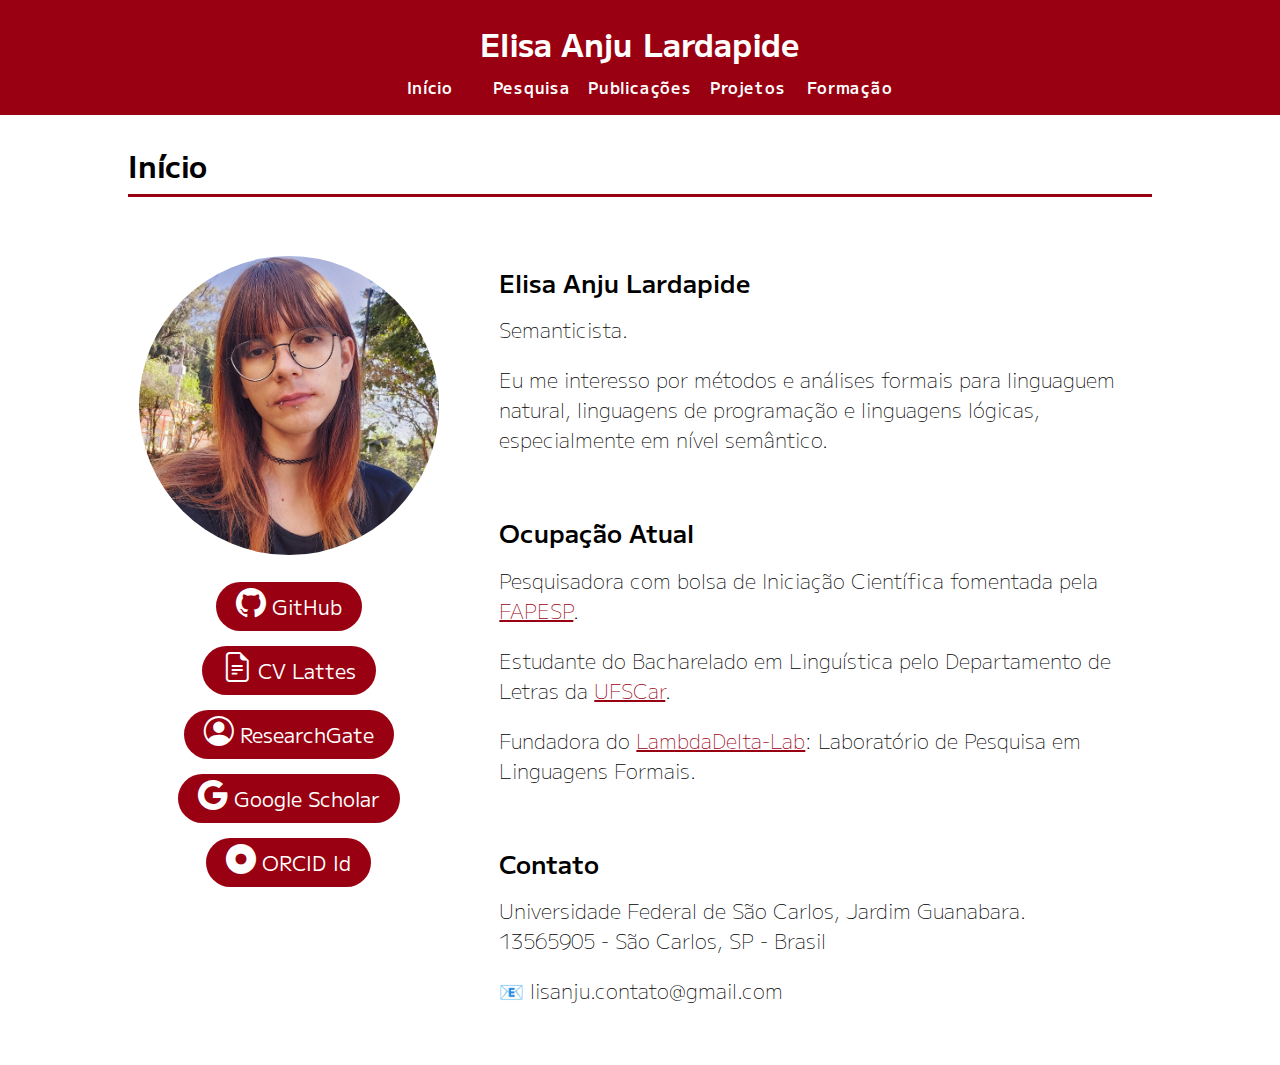
==== index.html @ 3084720e "Update index.html" ====
<!DOCTYPE HTML>
<html lang="pt-BR">
<head>
    <meta charset="UTF-8">
    <script src="https://ajax.aspnetcdn.com/ajax/jQuery/jquery-3.1.0.min.js"></script>
    <script type="text/javascript" src="./script.js"></script>
    <link rel="stylesheet" href="https://cdn.jsdelivr.net/npm/bootstrap-icons@1.8.0/font/bootstrap-icons.css">
    <link href="./style.css" rel="stylesheet" type="text/css">
    <title>Elisa Anju Lardapide</title>
    <link rel="icon" type="image/jpeg" href="imgs/favicon.jpeg"/>
</head>
<body>
    <div id="cabecalho">
        <header>
            <h1>Elisa Anju Lardapide</h1>
        </header>
        <nav>
            <ul>
                <li><a href="index.html">Início</a></li>
                <li><a href="pesquisa.html">Pesquisa</a></li>
                <li><a href="publicacoes.html">Publicações</a></li>
                <li><a href="projetos.html">Projetos</a></li>
                <li><a href="formacao.html">Formação</a></li>
            </ul>
        </nav>
        <main>
            <section id="inicio">
                <h1>Início</h1>
                <hr>
                <div id="Info">
                    <div class="card-img">
                        <img src="imgs/profile.jpeg">
                        <br>
                        <div class="accounts">
                            <a href="https://github.com/Lisanju" target="_blank" rel="noopener noreferrer">
                            <i class="bi bi-github"></i>
                            GitHub
                            </a>
                        </div>
                        <div class="accounts">
                            <a href="http://lattes.cnpq.br/0674551249513442" target="_blank" rel="noopener noreferrer">
                            <i class ="bi bi-file-earmark-text"></i>
                            CV Lattes
                            </a>
                        </div>
                        <div class="accounts">
                            <a href="https://www.researchgate.net/profile/Elisa-Anju-Rodrigues" target="_blank" rel="noopener noreferrer">
                            <i class ="bi bi-person-circle"></i>
                            ResearchGate
                            </a>
                        </div>
                        <div class="accounts">
                            <a href="https://scholar.google.com/citations?user=RRVBdTcAAAAJ&hl=pt-BR" target="_blank" rel="noopener noreferrer">
                            <i class ="bi bi-google"></i>
                            Google Scholar
                            </a>
                        </div>
                        <div class="accounts">
                            <a href="https://orcid.org/0000-0002-4817-5884" target="_blank" rel="noopener noreferrer">
                            <i class ="bi bi-record-circle-fill"></i>
                            ORCID Id
                            </a>
                        </div>
                    </div>
                    <div class="card-text">
                        <article>
                            <br>
                            <h2>Elisa Anju Lardapide</h2>
                            <p>Semanticista.</p>
                            <p>Eu me interesso por métodos e análises formais para linguaguem natural, linguagens de programação e linguagens lógicas, especialmente em nível semântico.</p>
                            <br>
                            <h2>Ocupação Atual</h2>
                            <p>
                                Pesquisadora com bolsa de Iniciação Científica fomentada pela <a href=https://bv.fapesp.br/pt/pesquisador/726358/elisa-anju-britto-alves-rodrigues/ target="_blank" rel="noopener noreferrer">FAPESP</a>.
                            </p>
                            <p>
                                Estudante do Bacharelado em Linguística pelo Departamento de Letras da <a href=https://www.ufscar.br target="_blank" rel="noopener noreferrer">UFSCar</a>.
                            </p>
                            <p> Fundadora do <a href=https://github.com/LambdaDelta-Lab target="_blank" rel="noopener noreferrer">LambdaDelta-Lab</a>: Laboratório de Pesquisa em Linguagens Formais.
                            </p>
                            <br>
                            <h2>Contato</h2>
                            <p>
                                Universidade Federal de São Carlos, Jardim Guanabara. 13565905 - São Carlos, SP - Brasil
                            </p>
                            <p>
                                📧 lisanju.contato@gmail.com
                            </p>
                        </article>
                    </div>
                </div>
            </section>
        </main>
    </div>
</body>
</html>
---- style.css ----
@import url('https://fonts.googleapis.com/css2?family=M+PLUS+1:wght@300;700&family=M+PLUS+2:wght@900&display=swap');

body {
	margin: 0;
	padding: 0;
	font-family: 'M PLUS 1', sans-serif;
	animation: fadeIn 2s ease 0s 1 normal;
	-webkit-animation: fadeIn 2s ease 0s 1 normal;
}

body a {
	color: #990011;
	;
}

#cabecalho {
	max-width: 100%;
	text-align: center;
	margin: 0 auto;
}

header {
	width: 100%;
	height: 70px;
	margin-top: 0;
	background-color: #990011;
	color: white;
	font-family: 'M PLUS 2', san;
	text-align: center;
	position: fixed;
	top: 0;
	left: 0;
	right: 0;
	z-index: 2;
}

header h1 {
	margin-top: 20px;
	font-size: xx-large;
	font-weight: 700;
	letter-spacing: 0.1px;
}

nav {
	z-index: 1;
	position: fixed;
	width: 100%;
	height: 50px;
	padding-top: 60px;
	padding-bottom: 5px;
	background-color: #990011;
}

nav ul {
	padding: 0 30%;
	display: flex;
	list-style: none;
	gap: 10px;
}

nav ul li {
	width: 50%;
	text-align: center;
	height: 60px;
	line-height: 20px;
}

nav ul li a {
	text-decoration: none;
	color: white;
	font-weight: 600;
	line-height: 1.4;
	letter-spacing: .05em;
	-webkit-transition: all 0.3s ease;
	-moz-transition: all 0.3s ease;
	-o-transition: all 0.3s ease;
	transition: all 0.3s ease;
}

nav ul li a:hover {
	font-size: 120%;
}

footer {
	background-color: #990011;
	height: 40px;
	text-align: center;
}

footer p {
	padding-top: 10px;
	color: white;
}

main {
	padding-top: 100px;
	margin: 0 auto;
	color: black;
	background-color: white;
}

article h2 {
	color: black;
}

section {
	padding: 3% 10%;
	text-align: left;
	margin: 0;
}

section:nth-child(even) {
	background-color: #fff9f8;
}

section {
	padding: 3% 10%;
	text-align: left;
	margin: 0;
}

section h1 {
	line-height: 0.5;
	text-align: left;
	font-size: 30px;
}

section hr {
	margin-left: 0px;
	height: 1px;
	border: none;
	border-top: 3px #990011 solid;
}

section h2 {
	line-height: 1.0;
	font-size: 25px;
	font-weight: 600;
}

section p {
	line-height: 1.5;
	font-size: 20px;
	font-weight: 200;
}

section li {
	font-size: 20px;
}

article {
	padding-top: 3%;
	padding-left: 20px;
}

#Info {
	display: flex;
	width: 100%;
}

#Info>* {
	display: inline-block;
	vertical-align: top;
	padding-right: 30px;
}

#Info img {
	margin-top: 50px;
	margin-right: auto;
	width: 300px;
	border-radius: 50%;
}

.accounts {
	display: inline-block;
	margin-top: 20px;
	font-size: 20px;
}

.accounts i {
	font-size: 30px;
}

.accounts a {
	text-decoration: none;
	color: white;
	background-color: #990011;
	padding: 10px 20px 10px 20px;
	border-radius: 40px;
}

.accounts a:hover {
	opacity: 0.5;
}

.card-img {
	width: 50%;
	height: 50%;
	text-align: center;
}

.card-text {
	width: 100%;
}
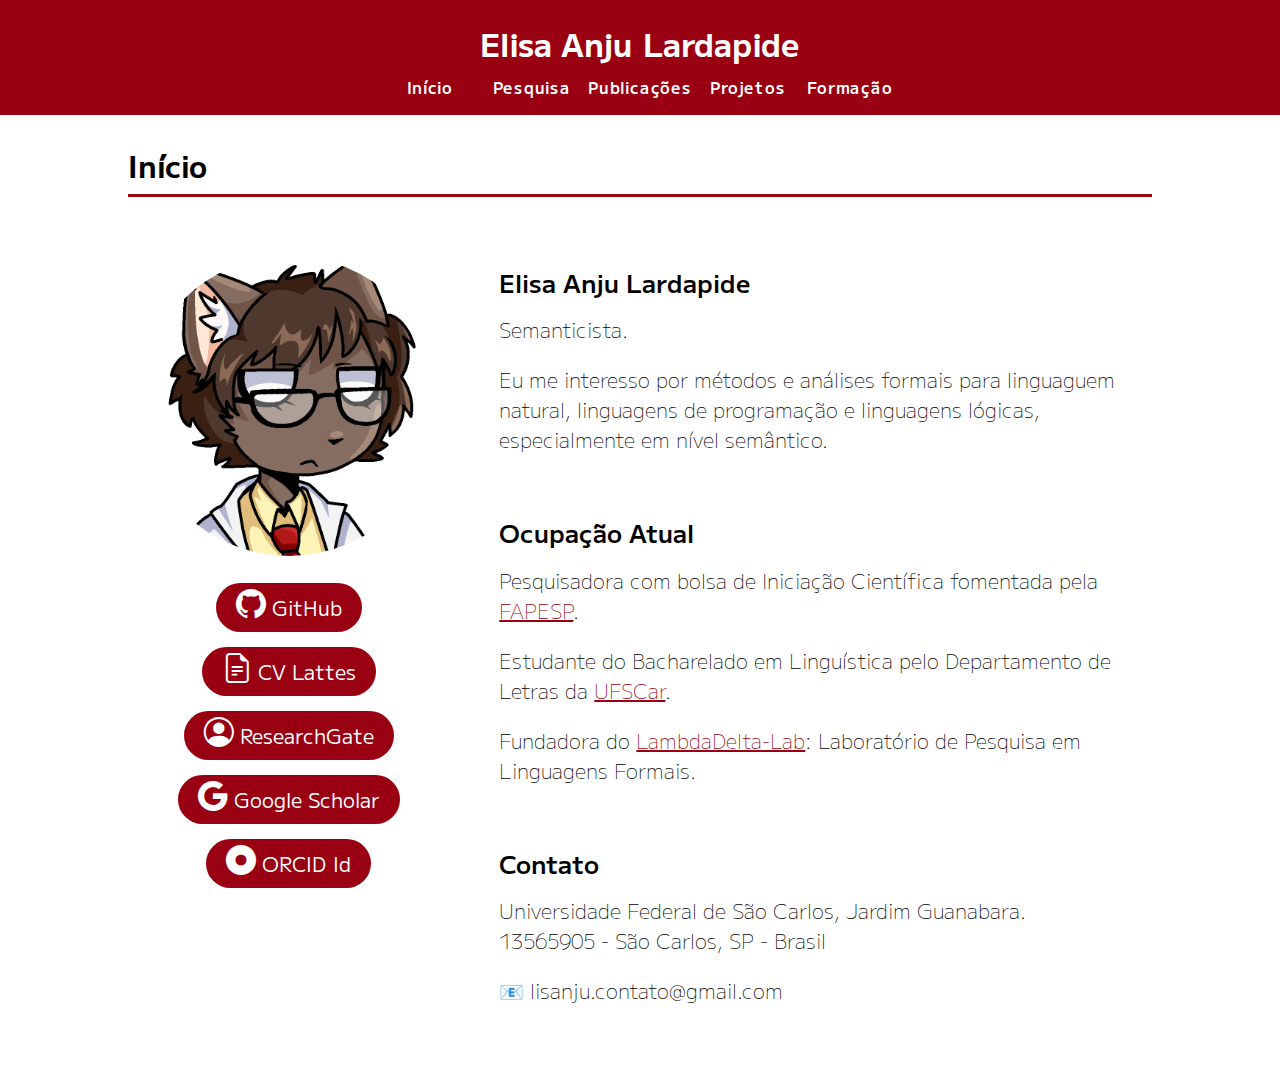
==== commit 4adee35f: "Update index.html" ====
--- a/index.html
+++ b/index.html
@@ -29,7 +29,7 @@
                 <hr>
                 <div id="Info">
                     <div class="card-img">
-                        <img src="imgs/profile.jpeg">
+                        <img src="imgs/profile3.png">
                         <br>
                         <div class="accounts">
                             <a href="https://github.com/Lisanju" target="_blank" rel="noopener noreferrer">
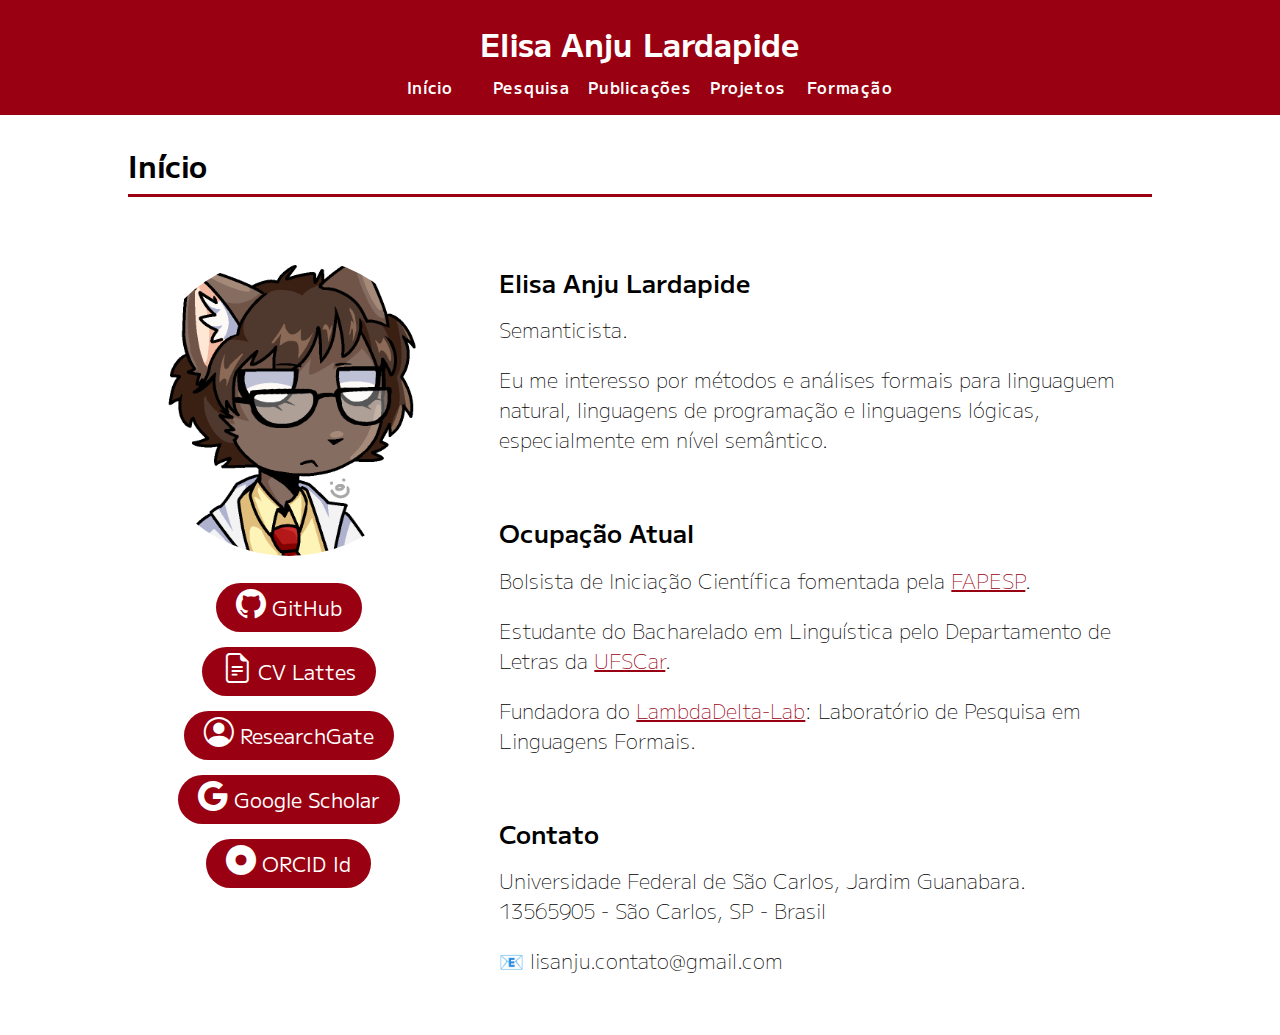
==== commit b996613f: "Update index.html" ====
--- a/index.html
+++ b/index.html
@@ -29,7 +29,7 @@
                 <hr>
                 <div id="Info">
                     <div class="card-img">
-                        <img src="imgs/profile3.png">
+                        <img src="imgs/profile4.png">
                         <br>
                         <div class="accounts">
                             <a href="https://github.com/Lisanju" target="_blank" rel="noopener noreferrer">
@@ -71,7 +71,7 @@
                             <br>
                             <h2>Ocupação Atual</h2>
                             <p>
-                                Pesquisadora com bolsa de Iniciação Científica fomentada pela <a href=https://bv.fapesp.br/pt/pesquisador/726358/elisa-anju-britto-alves-rodrigues/ target="_blank" rel="noopener noreferrer">FAPESP</a>.
+                                Bolsista de Iniciação Científica fomentada pela <a href=https://bv.fapesp.br/pt/pesquisador/726358/elisa-anju-britto-alves-rodrigues/ target="_blank" rel="noopener noreferrer">FAPESP</a>.
                             </p>
                             <p>
                                 Estudante do Bacharelado em Linguística pelo Departamento de Letras da <a href=https://www.ufscar.br target="_blank" rel="noopener noreferrer">UFSCar</a>.
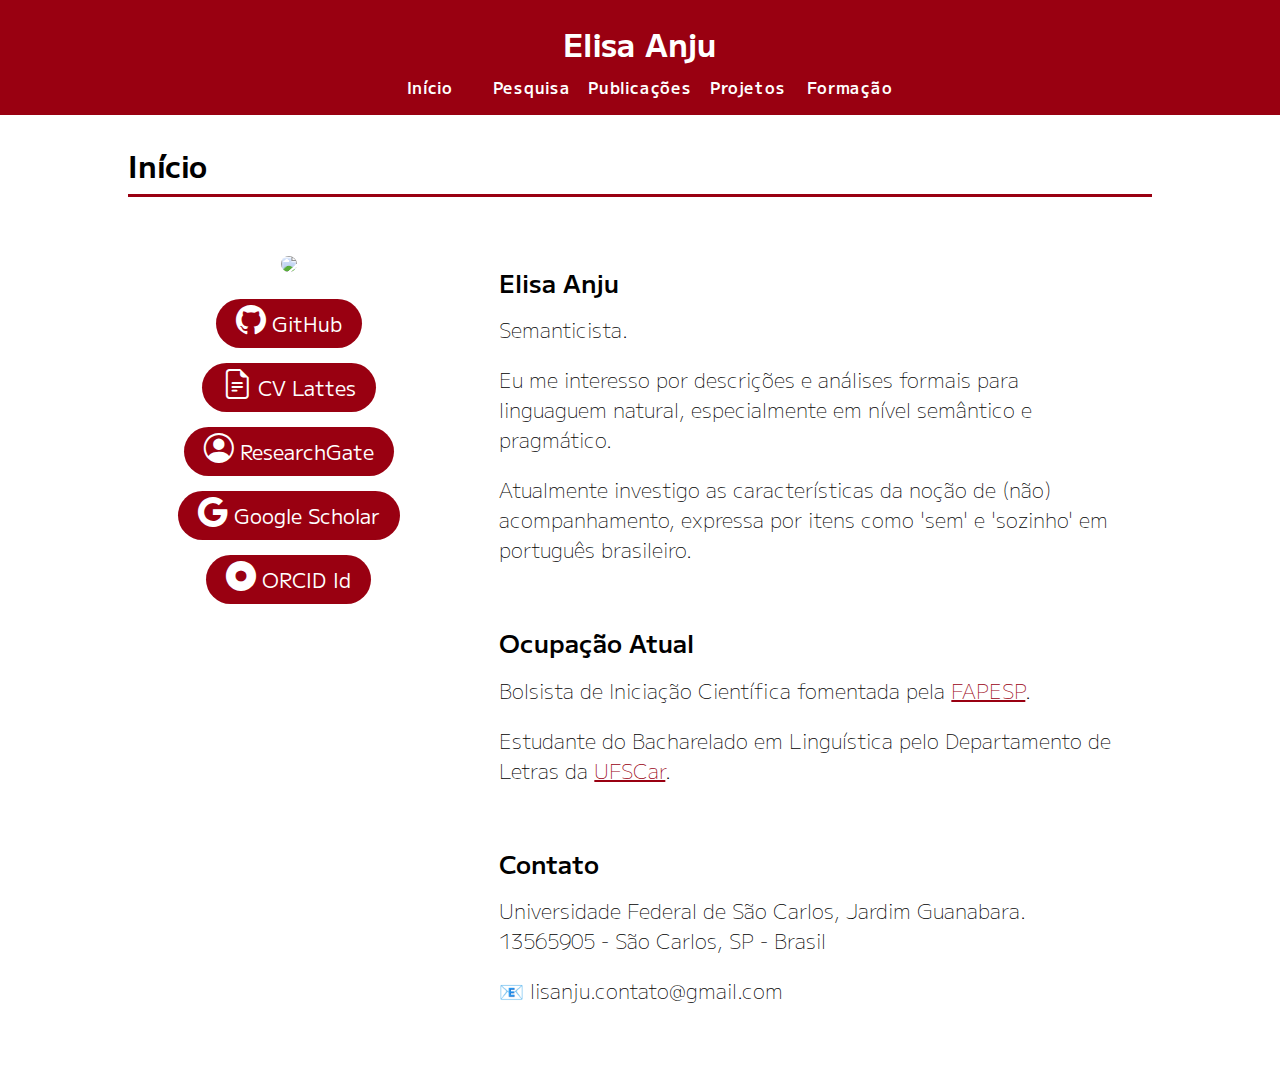
==== commit 5f04ae9d: "Update index.html" ====
--- a/index.html
+++ b/index.html
@@ -6,13 +6,13 @@
     <script type="text/javascript" src="./script.js"></script>
     <link rel="stylesheet" href="https://cdn.jsdelivr.net/npm/bootstrap-icons@1.8.0/font/bootstrap-icons.css">
     <link href="./style.css" rel="stylesheet" type="text/css">
-    <title>Elisa Anju Lardapide</title>
+    <title>Elisa Anju</title>
     <link rel="icon" type="image/jpeg" href="imgs/favicon.jpeg"/>
 </head>
 <body>
     <div id="cabecalho">
         <header>
-            <h1>Elisa Anju Lardapide</h1>
+            <h1>Elisa Anju</h1>
         </header>
         <nav>
             <ul>
@@ -29,7 +29,7 @@
                 <hr>
                 <div id="Info">
                     <div class="card-img">
-                        <img src="imgs/profile4.png">
+                        <img src="imgs/profile6.png">
                         <br>
                         <div class="accounts">
                             <a href="https://github.com/Lisanju" target="_blank" rel="noopener noreferrer">
@@ -65,9 +65,10 @@
                     <div class="card-text">
                         <article>
                             <br>
-                            <h2>Elisa Anju Lardapide</h2>
+                            <h2>Elisa Anju</h2>
                             <p>Semanticista.</p>
-                            <p>Eu me interesso por métodos e análises formais para linguaguem natural, linguagens de programação e linguagens lógicas, especialmente em nível semântico.</p>
+                            <p>Eu me interesso por descrições e análises formais para linguaguem natural, especialmente em nível semântico e pragmático.</p>
+                            <p>Atualmente investigo as características da noção de (não) acompanhamento, expressa por itens como 'sem' e 'sozinho' em português brasileiro.</p>
                             <br>
                             <h2>Ocupação Atual</h2>
                             <p>
@@ -75,8 +76,6 @@
                             </p>
                             <p>
                                 Estudante do Bacharelado em Linguística pelo Departamento de Letras da <a href=https://www.ufscar.br target="_blank" rel="noopener noreferrer">UFSCar</a>.
-                            </p>
-                            <p> Fundadora do <a href=https://github.com/LambdaDelta-Lab target="_blank" rel="noopener noreferrer">LambdaDelta-Lab</a>: Laboratório de Pesquisa em Linguagens Formais.
                             </p>
                             <br>
                             <h2>Contato</h2>
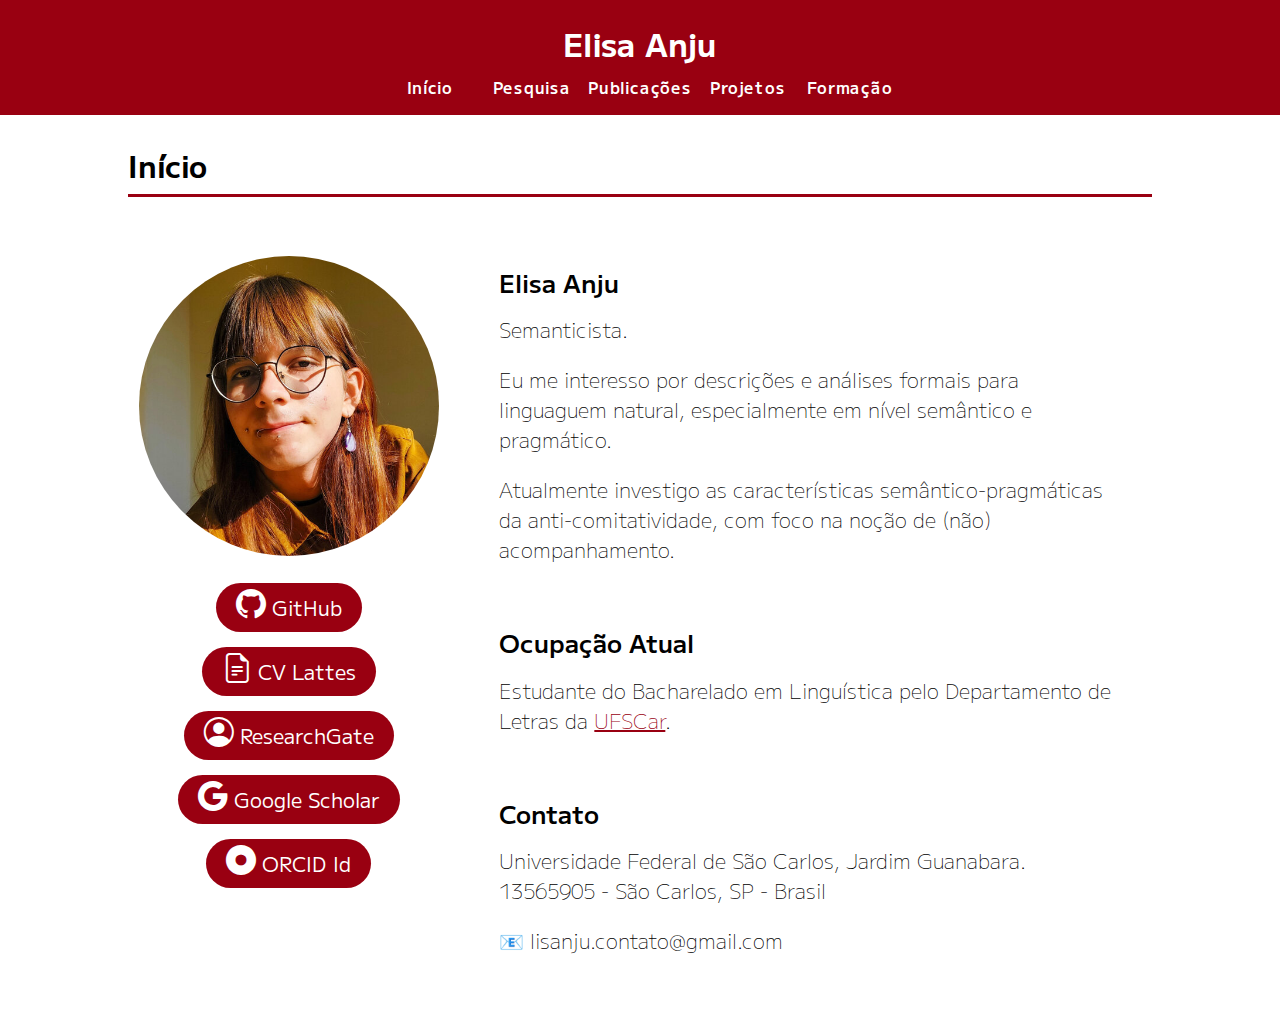
==== commit cfe470b5: "Update index.html" ====
--- a/index.html
+++ b/index.html
@@ -68,12 +68,9 @@
                             <h2>Elisa Anju</h2>
                             <p>Semanticista.</p>
                             <p>Eu me interesso por descrições e análises formais para linguaguem natural, especialmente em nível semântico e pragmático.</p>
-                            <p>Atualmente investigo as características da noção de (não) acompanhamento, expressa por itens como 'sem' e 'sozinho' em português brasileiro.</p>
+                            <p>Atualmente investigo as características semântico-pragmáticas da anti-comitatividade, com foco na noção de (não) acompanhamento.</p>
                             <br>
                             <h2>Ocupação Atual</h2>
-                            <p>
-                                Bolsista de Iniciação Científica fomentada pela <a href=https://bv.fapesp.br/pt/pesquisador/726358/elisa-anju-britto-alves-rodrigues/ target="_blank" rel="noopener noreferrer">FAPESP</a>.
-                            </p>
                             <p>
                                 Estudante do Bacharelado em Linguística pelo Departamento de Letras da <a href=https://www.ufscar.br target="_blank" rel="noopener noreferrer">UFSCar</a>.
                             </p>
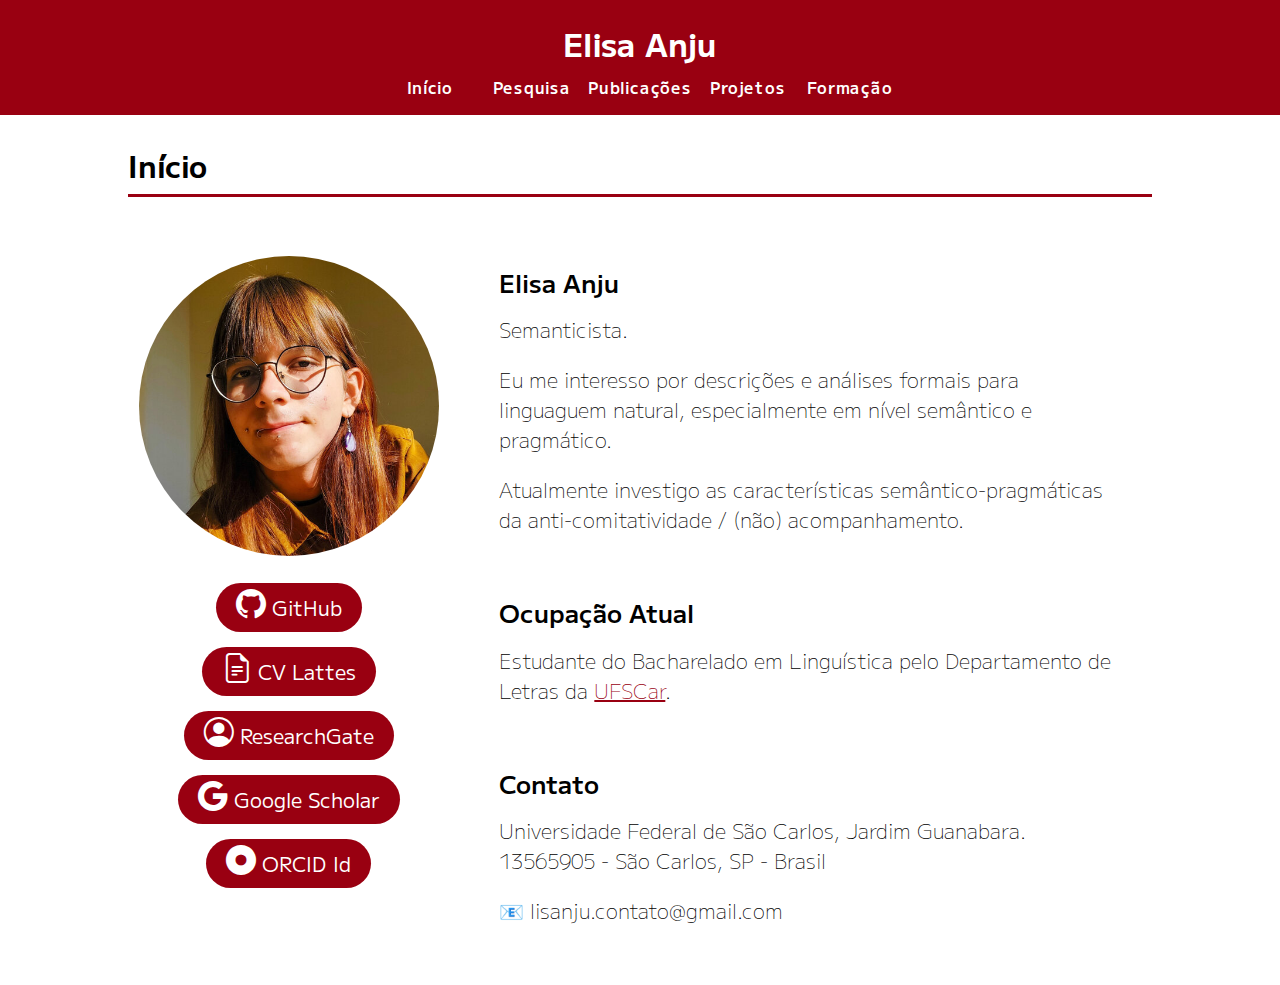
==== commit 61bf44fe: "Update index.html" ====
--- a/index.html
+++ b/index.html
@@ -68,7 +68,7 @@
                             <h2>Elisa Anju</h2>
                             <p>Semanticista.</p>
                             <p>Eu me interesso por descrições e análises formais para linguaguem natural, especialmente em nível semântico e pragmático.</p>
-                            <p>Atualmente investigo as características semântico-pragmáticas da anti-comitatividade, com foco na noção de (não) acompanhamento.</p>
+                            <p>Atualmente investigo as características semântico-pragmáticas da anti-comitatividade / (não) acompanhamento.</p>
                             <br>
                             <h2>Ocupação Atual</h2>
                             <p>
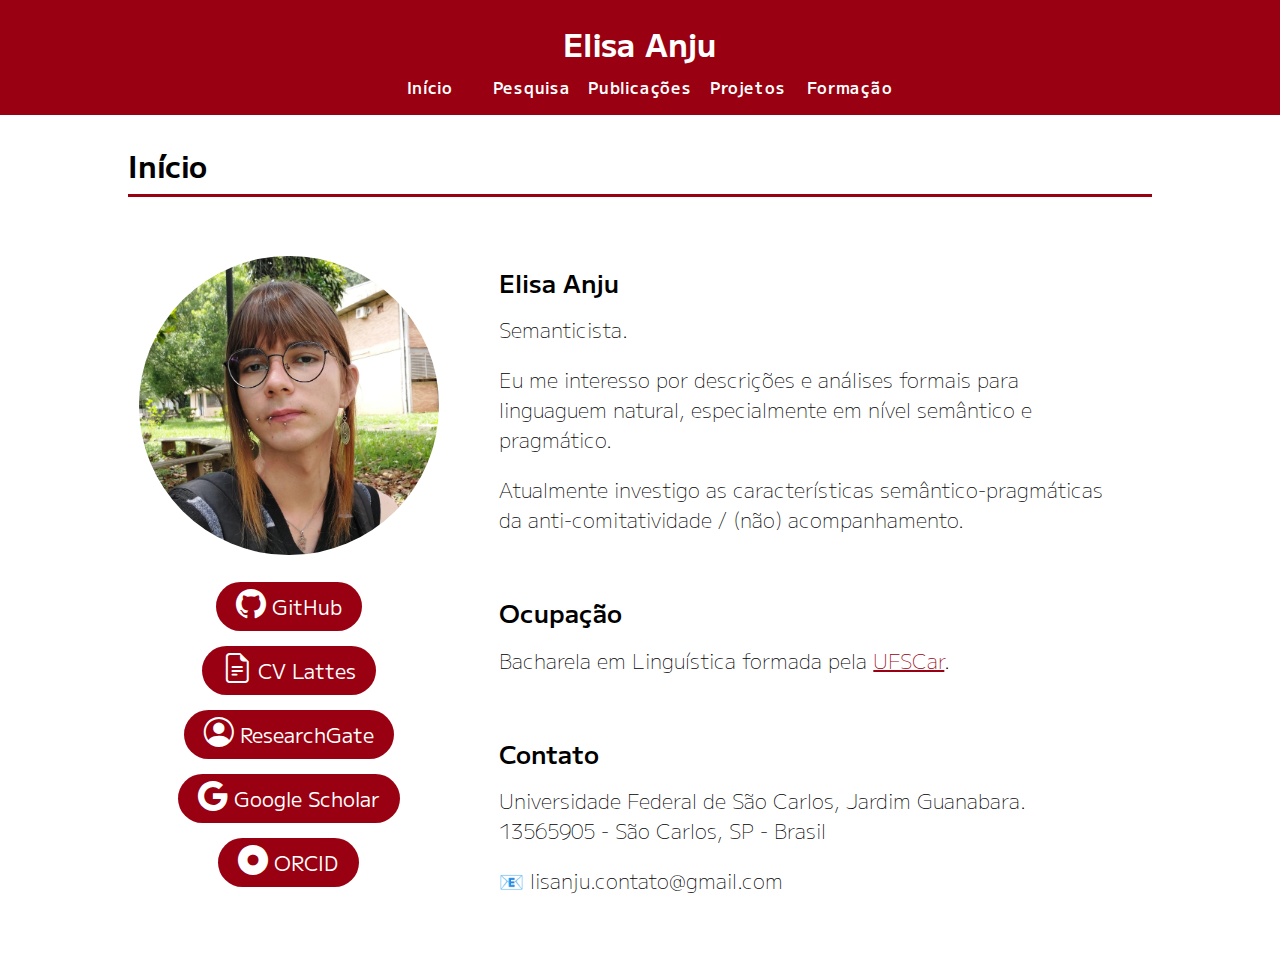
==== commit 1cb866d0: "Update index.html" ====
--- a/index.html
+++ b/index.html
@@ -29,7 +29,7 @@
                 <hr>
                 <div id="Info">
                     <div class="card-img">
-                        <img src="imgs/profile6.png">
+                        <img src="imgs/elisa.jpg">
                         <br>
                         <div class="accounts">
                             <a href="https://github.com/Lisanju" target="_blank" rel="noopener noreferrer">
@@ -58,7 +58,7 @@
                         <div class="accounts">
                             <a href="https://orcid.org/0000-0002-4817-5884" target="_blank" rel="noopener noreferrer">
                             <i class ="bi bi-record-circle-fill"></i>
-                            ORCID Id
+                            ORCID
                             </a>
                         </div>
                     </div>
@@ -70,9 +70,9 @@
                             <p>Eu me interesso por descrições e análises formais para linguaguem natural, especialmente em nível semântico e pragmático.</p>
                             <p>Atualmente investigo as características semântico-pragmáticas da anti-comitatividade / (não) acompanhamento.</p>
                             <br>
-                            <h2>Ocupação Atual</h2>
+                            <h2>Ocupação</h2>
                             <p>
-                                Estudante do Bacharelado em Linguística pelo Departamento de Letras da <a href=https://www.ufscar.br target="_blank" rel="noopener noreferrer">UFSCar</a>.
+                                Bacharela em Linguística formada pela <a href=https://www.ufscar.br target="_blank" rel="noopener noreferrer">UFSCar</a>.
                             </p>
                             <br>
                             <h2>Contato</h2>
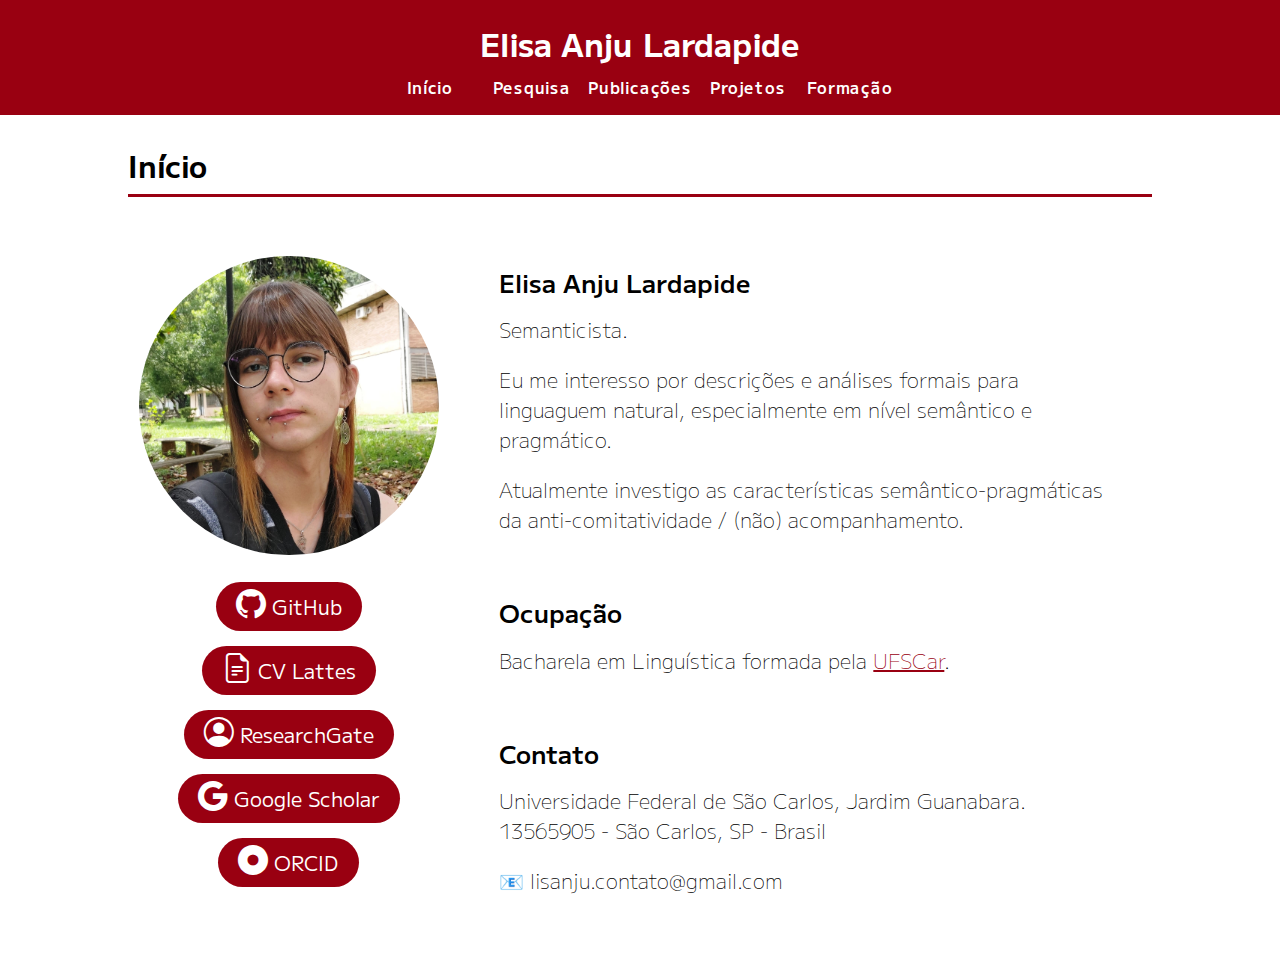
==== commit 22d6015f: "Update index.html" ====
--- a/index.html
+++ b/index.html
@@ -6,13 +6,13 @@
     <script type="text/javascript" src="./script.js"></script>
     <link rel="stylesheet" href="https://cdn.jsdelivr.net/npm/bootstrap-icons@1.8.0/font/bootstrap-icons.css">
     <link href="./style.css" rel="stylesheet" type="text/css">
-    <title>Elisa Anju</title>
+    <title>Elisa Anju Lardapide</title>
     <link rel="icon" type="image/jpeg" href="imgs/favicon.jpeg"/>
 </head>
 <body>
     <div id="cabecalho">
         <header>
-            <h1>Elisa Anju</h1>
+            <h1>Elisa Anju Lardapide</h1>
         </header>
         <nav>
             <ul>
@@ -65,7 +65,7 @@
                     <div class="card-text">
                         <article>
                             <br>
-                            <h2>Elisa Anju</h2>
+                            <h2>Elisa Anju Lardapide</h2>
                             <p>Semanticista.</p>
                             <p>Eu me interesso por descrições e análises formais para linguaguem natural, especialmente em nível semântico e pragmático.</p>
                             <p>Atualmente investigo as características semântico-pragmáticas da anti-comitatividade / (não) acompanhamento.</p>
